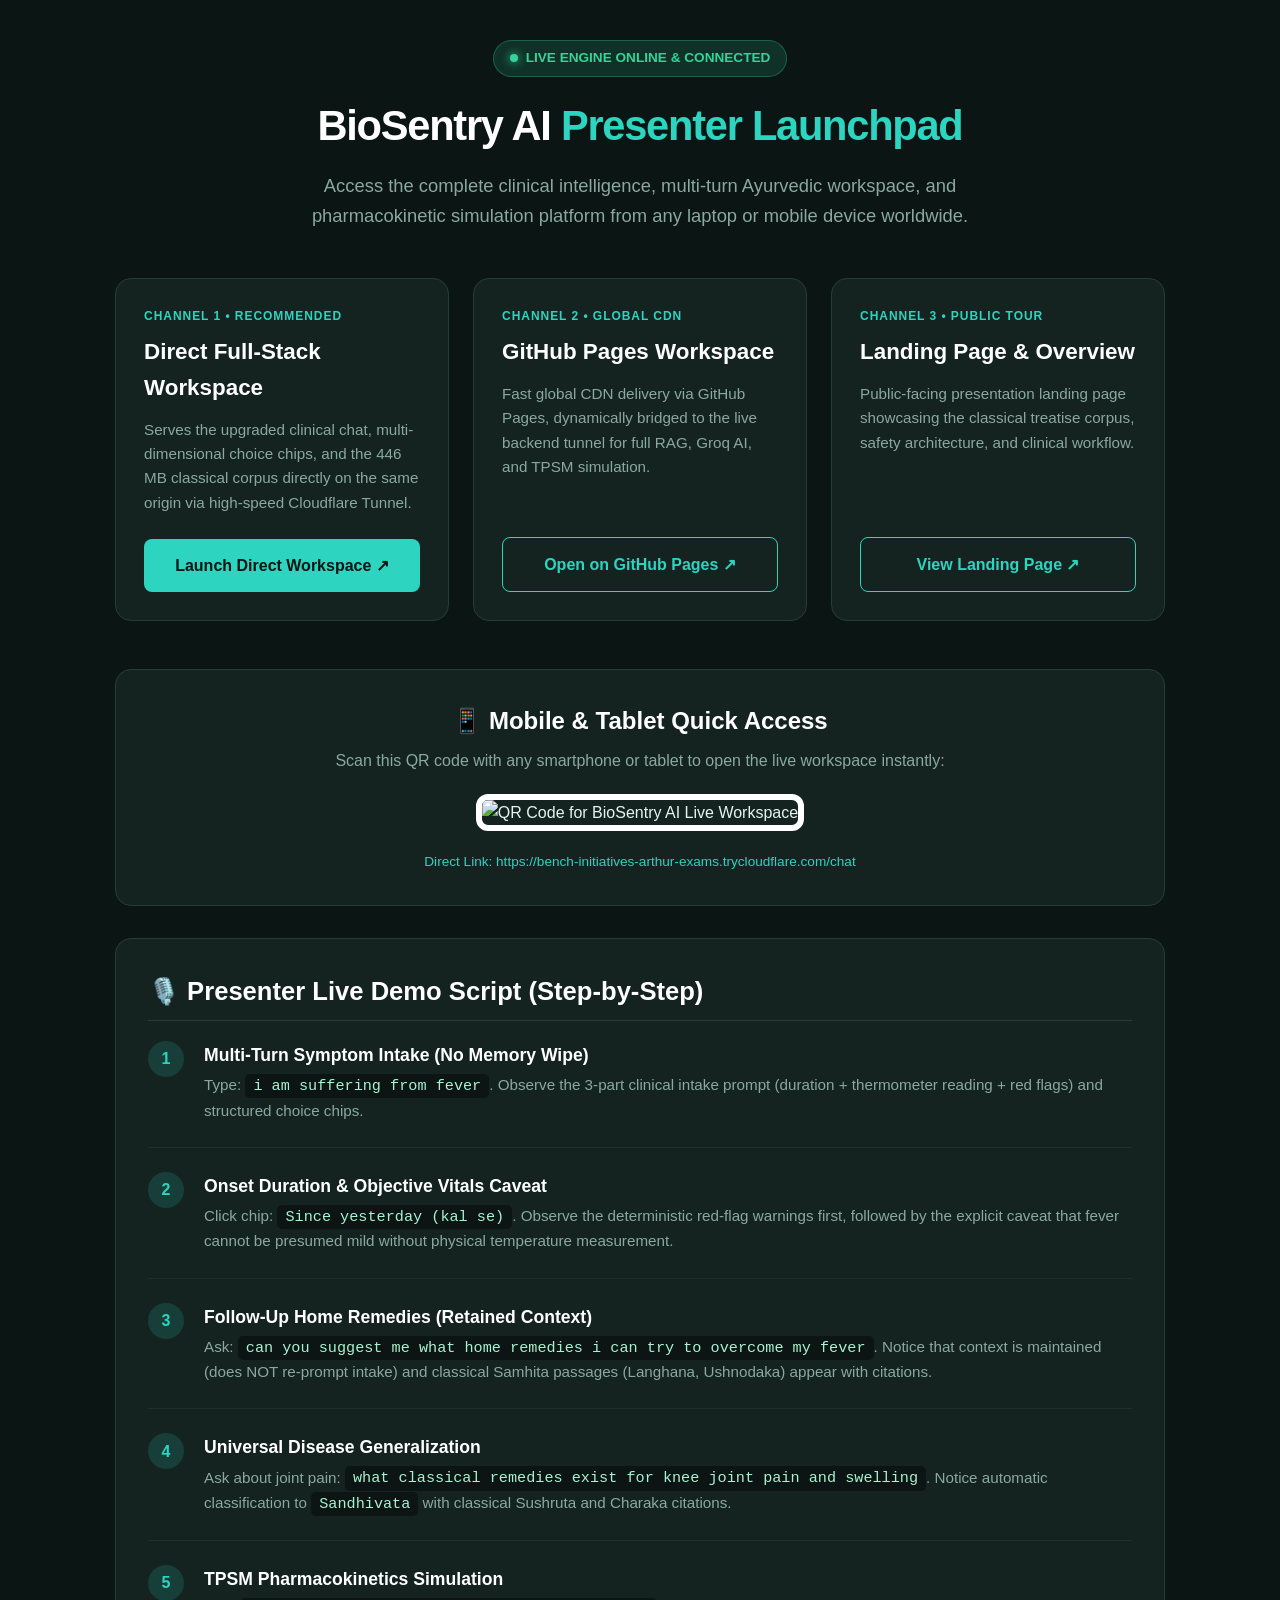
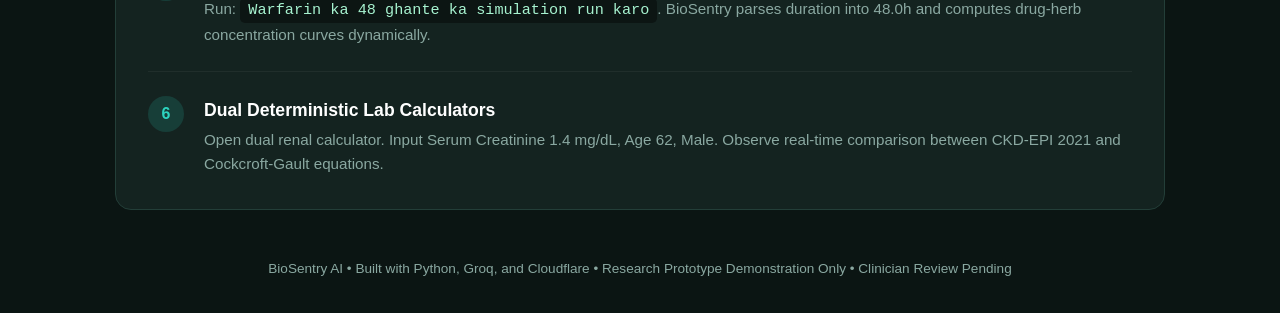
==== launchpad.html @ ef853ab7 "docs: add presenter launchpad hub" ====
<!DOCTYPE html>
<html lang="en">
<head>
  <meta charset="UTF-8">
  <meta name="viewport" content="width=device-width, initial-scale=1.0">
  <title>BioSentry AI — Presenter Public Launchpad & Live Access Hub</title>
  <style>
    :root {
      --bg: #0b1513;
      --card-bg: #142320;
      --card-border: #233e38;
      --accent: #2dd4bf;
      --accent-glow: rgba(45, 212, 191, 0.2);
      --text: #e6f4f1;
      --text-muted: #8aa8a1;
      --success: #34d399;
      --warning: #fbbf24;
      --font: -apple-system, BlinkMacSystemFont, "Segoe UI", Roboto, Helvetica, Arial, sans-serif;
    }
    * { box-sizing: border-box; margin: 0; padding: 0; }
    body {
      background: var(--bg);
      color: var(--text);
      font-family: var(--font);
      line-height: 1.6;
      padding: 2.5rem 1.5rem;
      min-height: 100vh;
    }
    .container { max-width: 1050px; margin: 0 auto; }
    header { text-align: center; margin-bottom: 3rem; }
    .badge {
      display: inline-flex;
      align-items: center;
      gap: 0.5rem;
      background: rgba(52, 211, 153, 0.15);
      color: var(--success);
      padding: 0.4rem 1rem;
      border-radius: 9999px;
      font-size: 0.85rem;
      font-weight: 600;
      border: 1px solid rgba(52, 211, 153, 0.3);
      margin-bottom: 1rem;
    }
    .badge::before {
      content: "";
      width: 8px;
      height: 8px;
      background: var(--success);
      border-radius: 50%;
      box-shadow: 0 0 10px var(--success);
    }
    h1 {
      font-size: 2.6rem;
      font-weight: 800;
      color: #fff;
      letter-spacing: -0.03em;
      margin-bottom: 0.75rem;
    }
    h1 span { color: var(--accent); }
    .subtitle {
      color: var(--text-muted);
      font-size: 1.15rem;
      max-width: 700px;
      margin: 0 auto;
    }
    .grid {
      display: grid;
      grid-template-columns: repeat(auto-fit, minmax(320px, 1fr));
      gap: 1.5rem;
      margin-bottom: 3rem;
    }
    .card {
      background: var(--card-bg);
      border: 1px solid var(--card-border);
      border-radius: 1rem;
      padding: 1.75rem;
      transition: transform 0.2s, border-color 0.2s, box-shadow 0.2s;
      display: flex;
      flex-direction: column;
      justify-content: space-between;
    }
    .card:hover {
      transform: translateY(-4px);
      border-color: var(--accent);
      box-shadow: 0 12px 30px var(--accent-glow);
    }
    .card-tag {
      font-size: 0.75rem;
      font-weight: 700;
      text-transform: uppercase;
      letter-spacing: 0.08em;
      color: var(--accent);
      margin-bottom: 0.5rem;
    }
    .card h2 {
      font-size: 1.4rem;
      color: #fff;
      margin-bottom: 0.75rem;
    }
    .card p {
      color: var(--text-muted);
      font-size: 0.95rem;
      margin-bottom: 1.5rem;
      flex-grow: 1;
    }
    .btn {
      display: inline-flex;
      align-items: center;
      justify-content: center;
      gap: 0.5rem;
      background: var(--accent);
      color: #0b1513;
      font-weight: 700;
      font-size: 1rem;
      padding: 0.85rem 1.25rem;
      border-radius: 0.5rem;
      text-decoration: none;
      transition: filter 0.2s;
    }
    .btn:hover { filter: brightness(1.15); }
    .btn-secondary {
      background: transparent;
      color: var(--accent);
      border: 1px solid var(--accent);
    }
    .btn-secondary:hover {
      background: rgba(45, 212, 191, 0.1);
    }
    .section-title {
      font-size: 1.6rem;
      color: #fff;
      margin-bottom: 1.25rem;
      border-bottom: 1px solid var(--card-border);
      padding-bottom: 0.5rem;
    }
    .cheat-sheet {
      background: var(--card-bg);
      border: 1px solid var(--card-border);
      border-radius: 1rem;
      padding: 2rem;
      margin-bottom: 3rem;
    }
    .step-item {
      display: flex;
      gap: 1.25rem;
      margin-bottom: 1.5rem;
      padding-bottom: 1.5rem;
      border-bottom: 1px solid rgba(255, 255, 255, 0.05);
    }
    .step-item:last-child { margin-bottom: 0; padding-bottom: 0; border-bottom: none; }
    .step-num {
      width: 36px;
      height: 36px;
      border-radius: 50%;
      background: rgba(45, 212, 191, 0.15);
      color: var(--accent);
      display: flex;
      align-items: center;
      justify-content: center;
      font-weight: 800;
      flex-shrink: 0;
    }
    .step-content h3 { font-size: 1.1rem; color: #fff; margin-bottom: 0.25rem; }
    .step-content p { color: var(--text-muted); font-size: 0.95rem; }
    .code-pill {
      background: rgba(0, 0, 0, 0.4);
      padding: 0.2rem 0.5rem;
      border-radius: 0.3rem;
      font-family: monospace;
      color: #a7f3d0;
    }
    .qr-box {
      text-align: center;
      background: var(--card-bg);
      border: 1px solid var(--card-border);
      border-radius: 1rem;
      padding: 2rem;
      margin-bottom: 2rem;
    }
    .qr-box img {
      border: 6px solid #fff;
      border-radius: 0.75rem;
      margin: 1.25rem 0;
    }
    footer {
      text-align: center;
      color: var(--text-muted);
      font-size: 0.85rem;
      margin-top: 2rem;
    }
  </style>
</head>
<body>
  <div class="container">
    <header>
      <div class="badge">LIVE ENGINE ONLINE & CONNECTED</div>
      <h1>BioSentry AI <span>Presenter Launchpad</span></h1>
      <p class="subtitle">Access the complete clinical intelligence, multi-turn Ayurvedic workspace, and pharmacokinetic simulation platform from any laptop or mobile device worldwide.</p>
    </header>

    <div class="grid">
      <!-- Card 1 -->
      <div class="card">
        <div>
          <div class="card-tag">Channel 1 • Recommended</div>
          <h2>Direct Full-Stack Workspace</h2>
          <p>Serves the upgraded clinical chat, multi-dimensional choice chips, and the 446 MB classical corpus directly on the same origin via high-speed Cloudflare Tunnel.</p>
        </div>
        <a href="https://bench-initiatives-arthur-exams.trycloudflare.com/chat" target="_blank" class="btn">Launch Direct Workspace ↗</a>
      </div>

      <!-- Card 2 -->
      <div class="card">
        <div>
          <div class="card-tag">Channel 2 • Global CDN</div>
          <h2>GitHub Pages Workspace</h2>
          <p>Fast global CDN delivery via GitHub Pages, dynamically bridged to the live backend tunnel for full RAG, Groq AI, and TPSM simulation.</p>
        </div>
        <a href="https://amritujj.github.io/biosentry-ai/" target="_blank" class="btn btn-secondary">Open on GitHub Pages ↗</a>
      </div>

      <!-- Card 3 -->
      <div class="card">
        <div>
          <div class="card-tag">Channel 3 • Public Tour</div>
          <h2>Landing Page & Overview</h2>
          <p>Public-facing presentation landing page showcasing the classical treatise corpus, safety architecture, and clinical workflow.</p>
        </div>
        <a href="https://bench-initiatives-arthur-exams.trycloudflare.com/" target="_blank" class="btn btn-secondary">View Landing Page ↗</a>
      </div>
    </div>

    <!-- Mobile QR Box -->
    <div class="qr-box">
      <h2 style="color: #fff; margin-bottom: 0.5rem;">📱 Mobile & Tablet Quick Access</h2>
      <p style="color: var(--text-muted);">Scan this QR code with any smartphone or tablet to open the live workspace instantly:</p>
      <img src="https://api.qrserver.com/v1/create-qr-code/?size=180x180&data=https%3A%2F%2Fbench-initiatives-arthur-exams.trycloudflare.com%2Fchat" alt="QR Code for BioSentry AI Live Workspace" width="180" height="180">
      <p style="font-size: 0.85rem; color: var(--accent);">Direct Link: https://bench-initiatives-arthur-exams.trycloudflare.com/chat</p>
    </div>

    <!-- Presenter Demo Script -->
    <div class="cheat-sheet">
      <h2 class="section-title">🎙️ Presenter Live Demo Script (Step-by-Step)</h2>

      <div class="step-item">
        <div class="step-num">1</div>
        <div class="step-content">
          <h3>Multi-Turn Symptom Intake (No Memory Wipe)</h3>
          <p>Type: <span class="code-pill">i am suffering from fever</span>. Observe the 3-part clinical intake prompt (duration + thermometer reading + red flags) and structured choice chips.</p>
        </div>
      </div>

      <div class="step-item">
        <div class="step-num">2</div>
        <div class="step-content">
          <h3>Onset Duration & Objective Vitals Caveat</h3>
          <p>Click chip: <span class="code-pill">Since yesterday (kal se)</span>. Observe the deterministic red-flag warnings first, followed by the explicit caveat that fever cannot be presumed mild without physical temperature measurement.</p>
        </div>
      </div>

      <div class="step-item">
        <div class="step-num">3</div>
        <div class="step-content">
          <h3>Follow-Up Home Remedies (Retained Context)</h3>
          <p>Ask: <span class="code-pill">can you suggest me what home remedies i can try to overcome my fever</span>. Notice that context is maintained (does NOT re-prompt intake) and classical Samhita passages (Langhana, Ushnodaka) appear with citations.</p>
        </div>
      </div>

      <div class="step-item">
        <div class="step-num">4</div>
        <div class="step-content">
          <h3>Universal Disease Generalization</h3>
          <p>Ask about joint pain: <span class="code-pill">what classical remedies exist for knee joint pain and swelling</span>. Notice automatic classification to <span class="code-pill">Sandhivata</span> with classical Sushruta and Charaka citations.</p>
        </div>
      </div>

      <div class="step-item">
        <div class="step-num">5</div>
        <div class="step-content">
          <h3>TPSM Pharmacokinetics Simulation</h3>
          <p>Run: <span class="code-pill">Warfarin ka 48 ghante ka simulation run karo</span>. BioSentry parses duration into 48.0h and computes drug-herb concentration curves dynamically.</p>
        </div>
      </div>

      <div class="step-item">
        <div class="step-num">6</div>
        <div class="step-content">
          <h3>Dual Deterministic Lab Calculators</h3>
          <p>Open dual renal calculator. Input Serum Creatinine 1.4 mg/dL, Age 62, Male. Observe real-time comparison between CKD-EPI 2021 and Cockcroft-Gault equations.</p>
        </div>
      </div>
    </div>

    <footer>
      BioSentry AI • Built with Python, Groq, and Cloudflare • Research Prototype Demonstration Only • Clinician Review Pending
    </footer>
  </div>
</body>
</html>
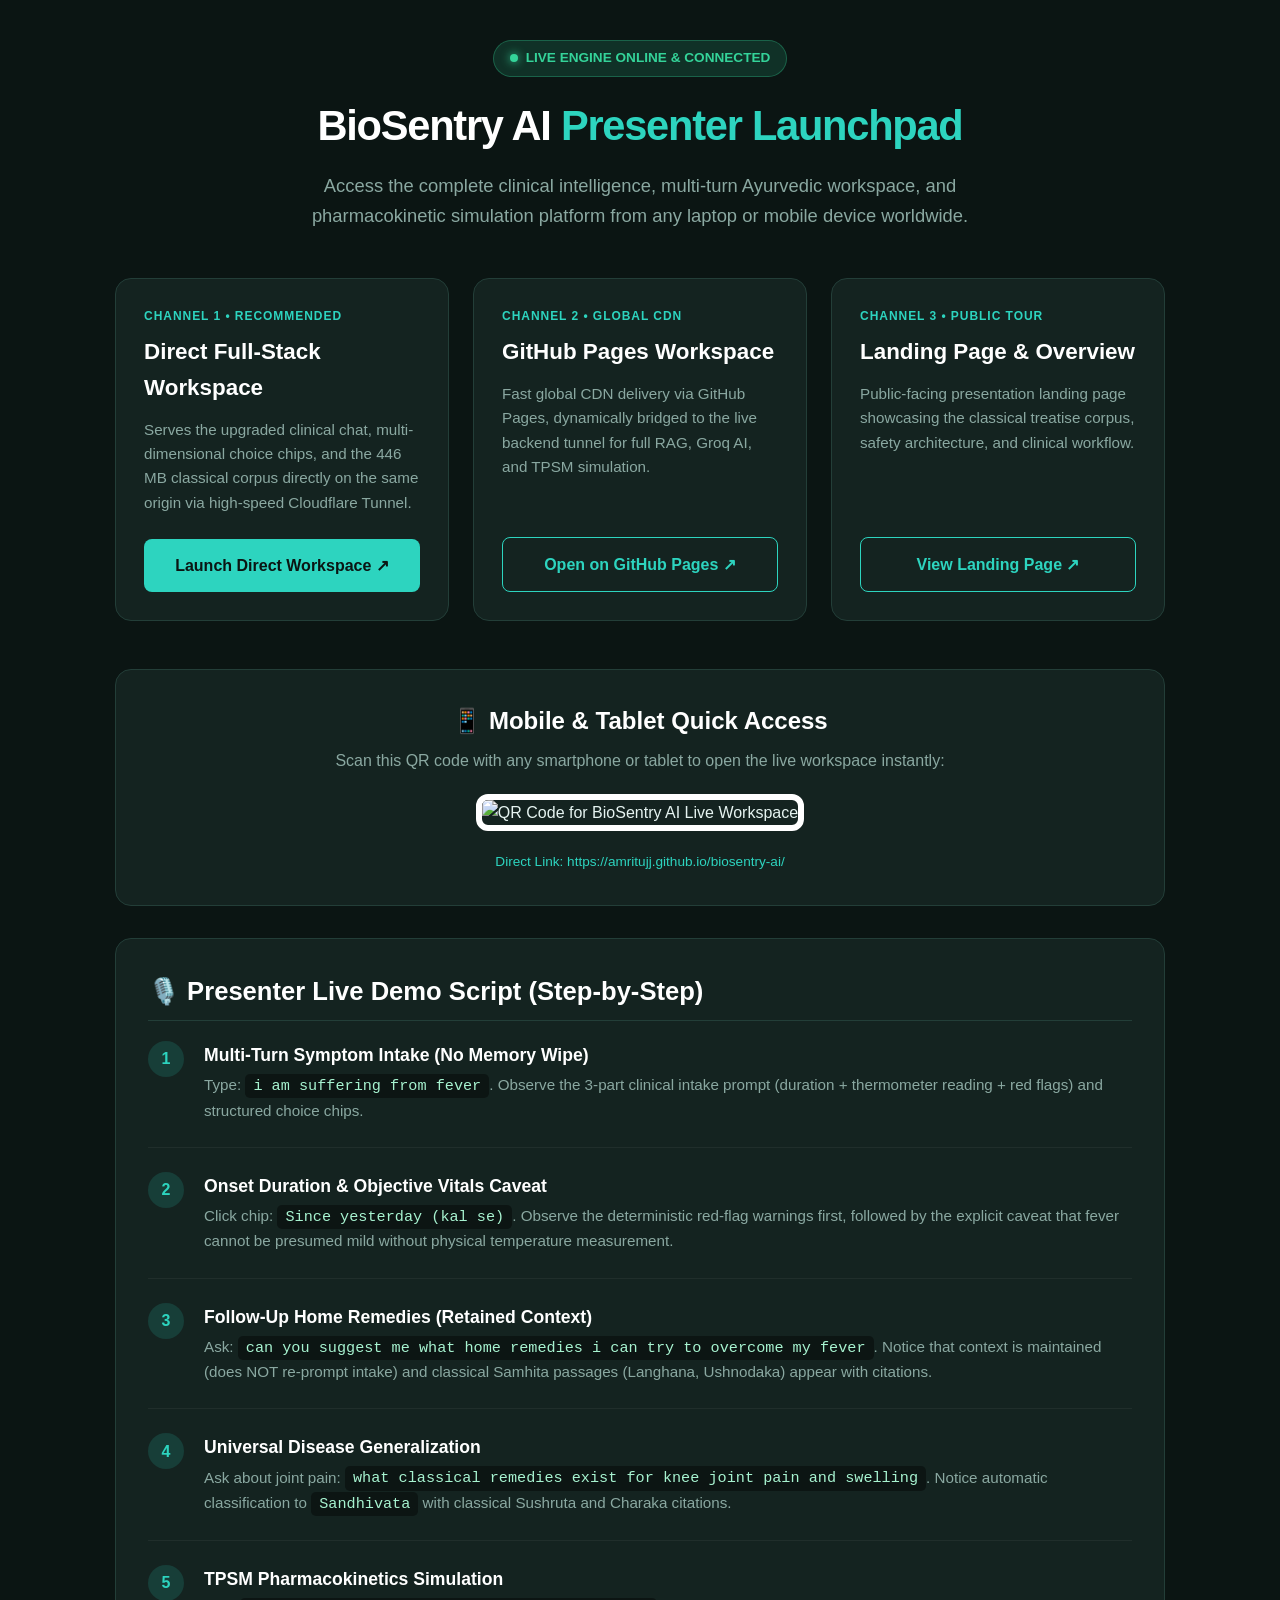
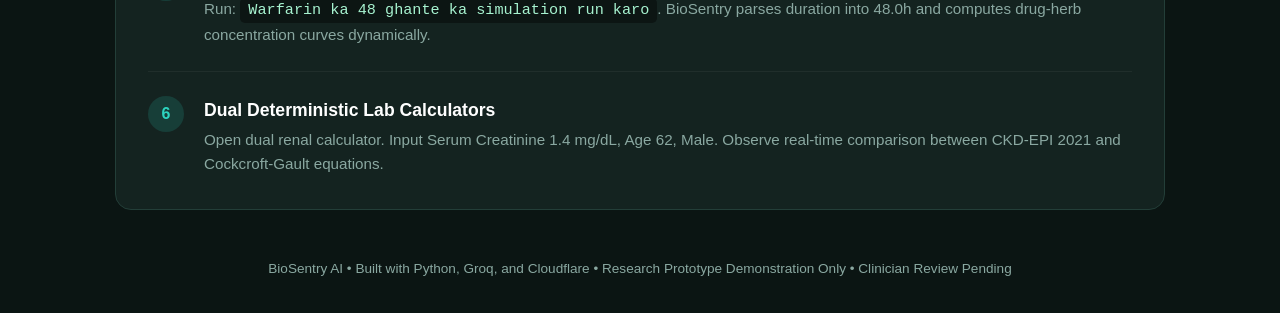
==== commit e8a49723: "Fix Failed to fetch: add dynamic backend discovery, token fallback, 10-char password check, and acti" ====
--- a/launchpad.html
+++ b/launchpad.html
@@ -206,7 +206,7 @@
           <h2>Direct Full-Stack Workspace</h2>
           <p>Serves the upgraded clinical chat, multi-dimensional choice chips, and the 446 MB classical corpus directly on the same origin via high-speed Cloudflare Tunnel.</p>
         </div>
-        <a href="https://bench-initiatives-arthur-exams.trycloudflare.com/chat" target="_blank" class="btn">Launch Direct Workspace ↗</a>
+        <a href="https://amritujj.github.io/biosentry-ai/" target="_blank" class="btn">Launch Direct Workspace ↗</a>
       </div>
 
       <!-- Card 2 -->
@@ -226,7 +226,7 @@
           <h2>Landing Page & Overview</h2>
           <p>Public-facing presentation landing page showcasing the classical treatise corpus, safety architecture, and clinical workflow.</p>
         </div>
-        <a href="https://bench-initiatives-arthur-exams.trycloudflare.com/" target="_blank" class="btn btn-secondary">View Landing Page ↗</a>
+        <a href="https://amritujj.github.io/biosentry-ai/landing.html" target="_blank" class="btn btn-secondary">View Landing Page ↗</a>
       </div>
     </div>
 
@@ -234,8 +234,8 @@
     <div class="qr-box">
       <h2 style="color: #fff; margin-bottom: 0.5rem;">📱 Mobile & Tablet Quick Access</h2>
       <p style="color: var(--text-muted);">Scan this QR code with any smartphone or tablet to open the live workspace instantly:</p>
-      <img src="https://api.qrserver.com/v1/create-qr-code/?size=180x180&data=https%3A%2F%2Fbench-initiatives-arthur-exams.trycloudflare.com%2Fchat" alt="QR Code for BioSentry AI Live Workspace" width="180" height="180">
-      <p style="font-size: 0.85rem; color: var(--accent);">Direct Link: https://bench-initiatives-arthur-exams.trycloudflare.com/chat</p>
+      <img src="https://api.qrserver.com/v1/create-qr-code/?size=180x180&data=https%3A%2F%2Famritujj.github.io%2Fbiosentry-ai%2F" alt="QR Code for BioSentry AI Live Workspace" width="180" height="180">
+      <p style="font-size: 0.85rem; color: var(--accent);">Direct Link: https://amritujj.github.io/biosentry-ai/</p>
     </div>
 
     <!-- Presenter Demo Script -->
